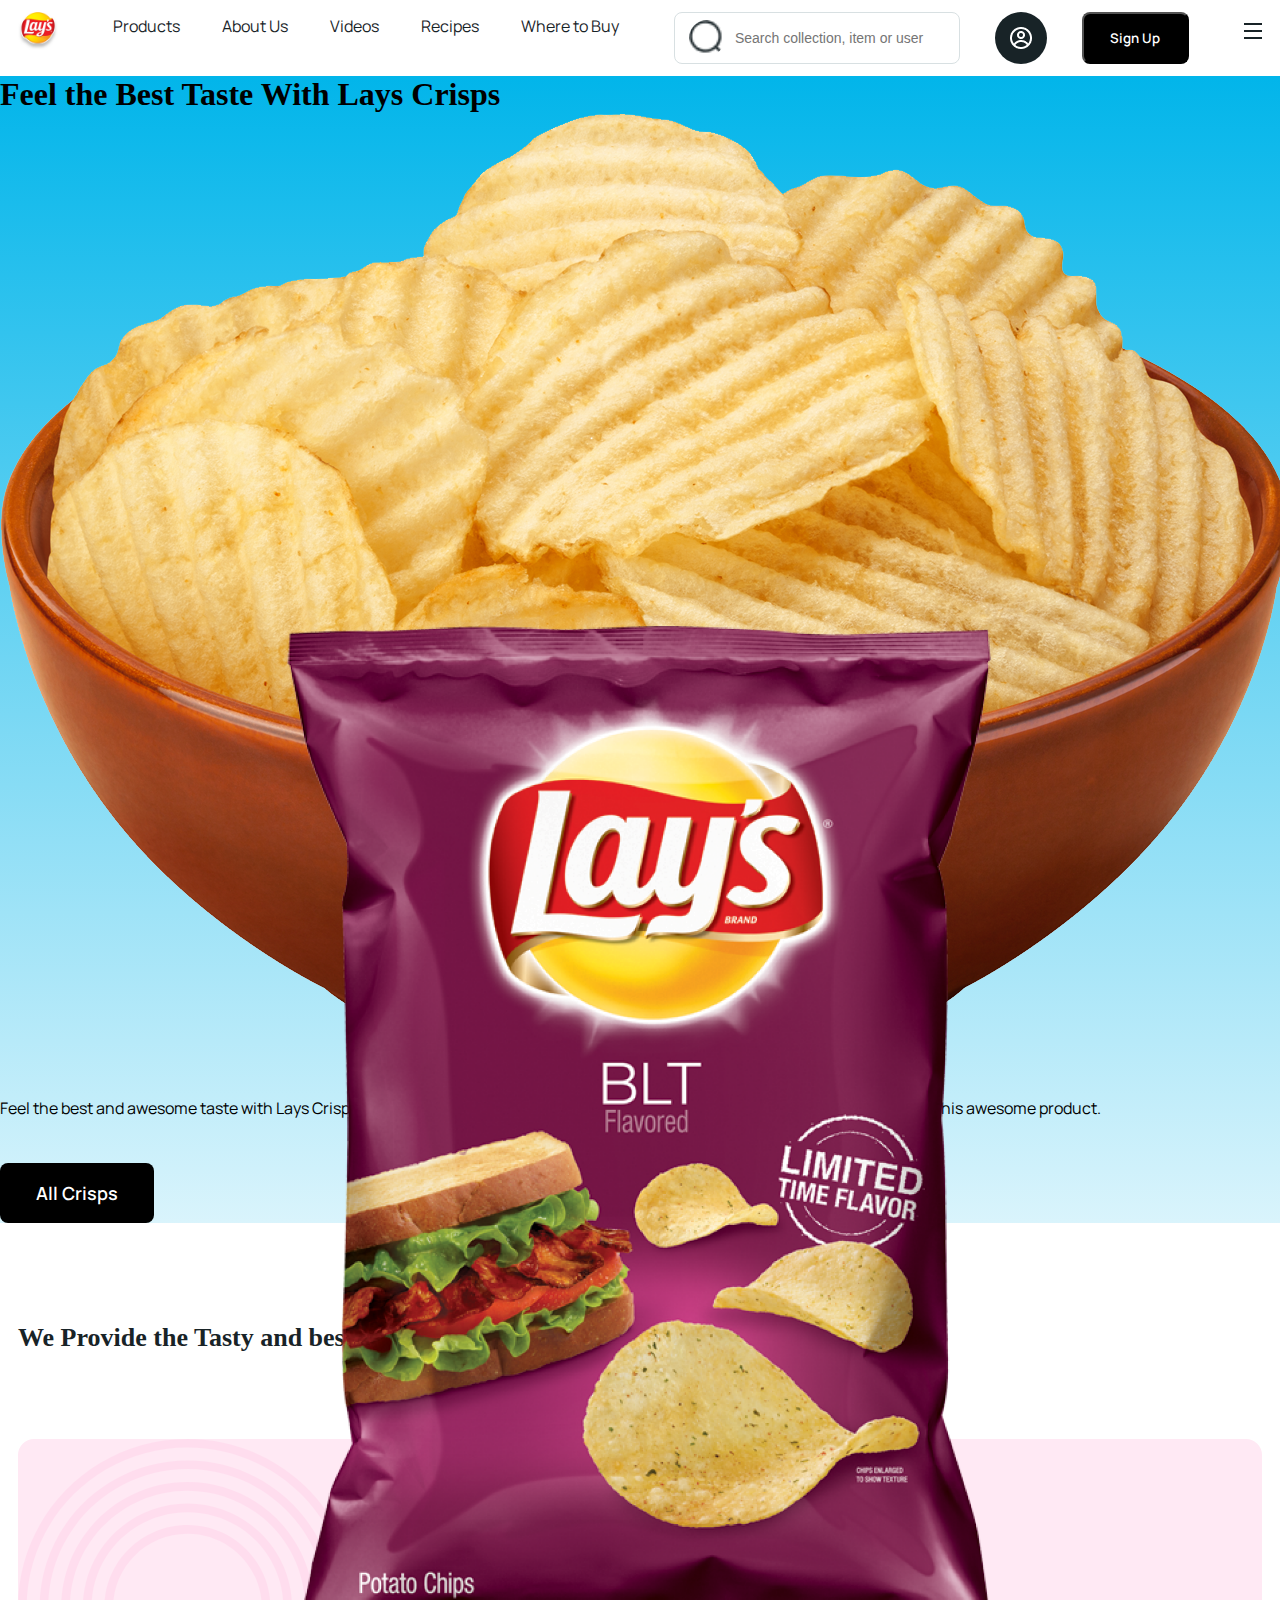
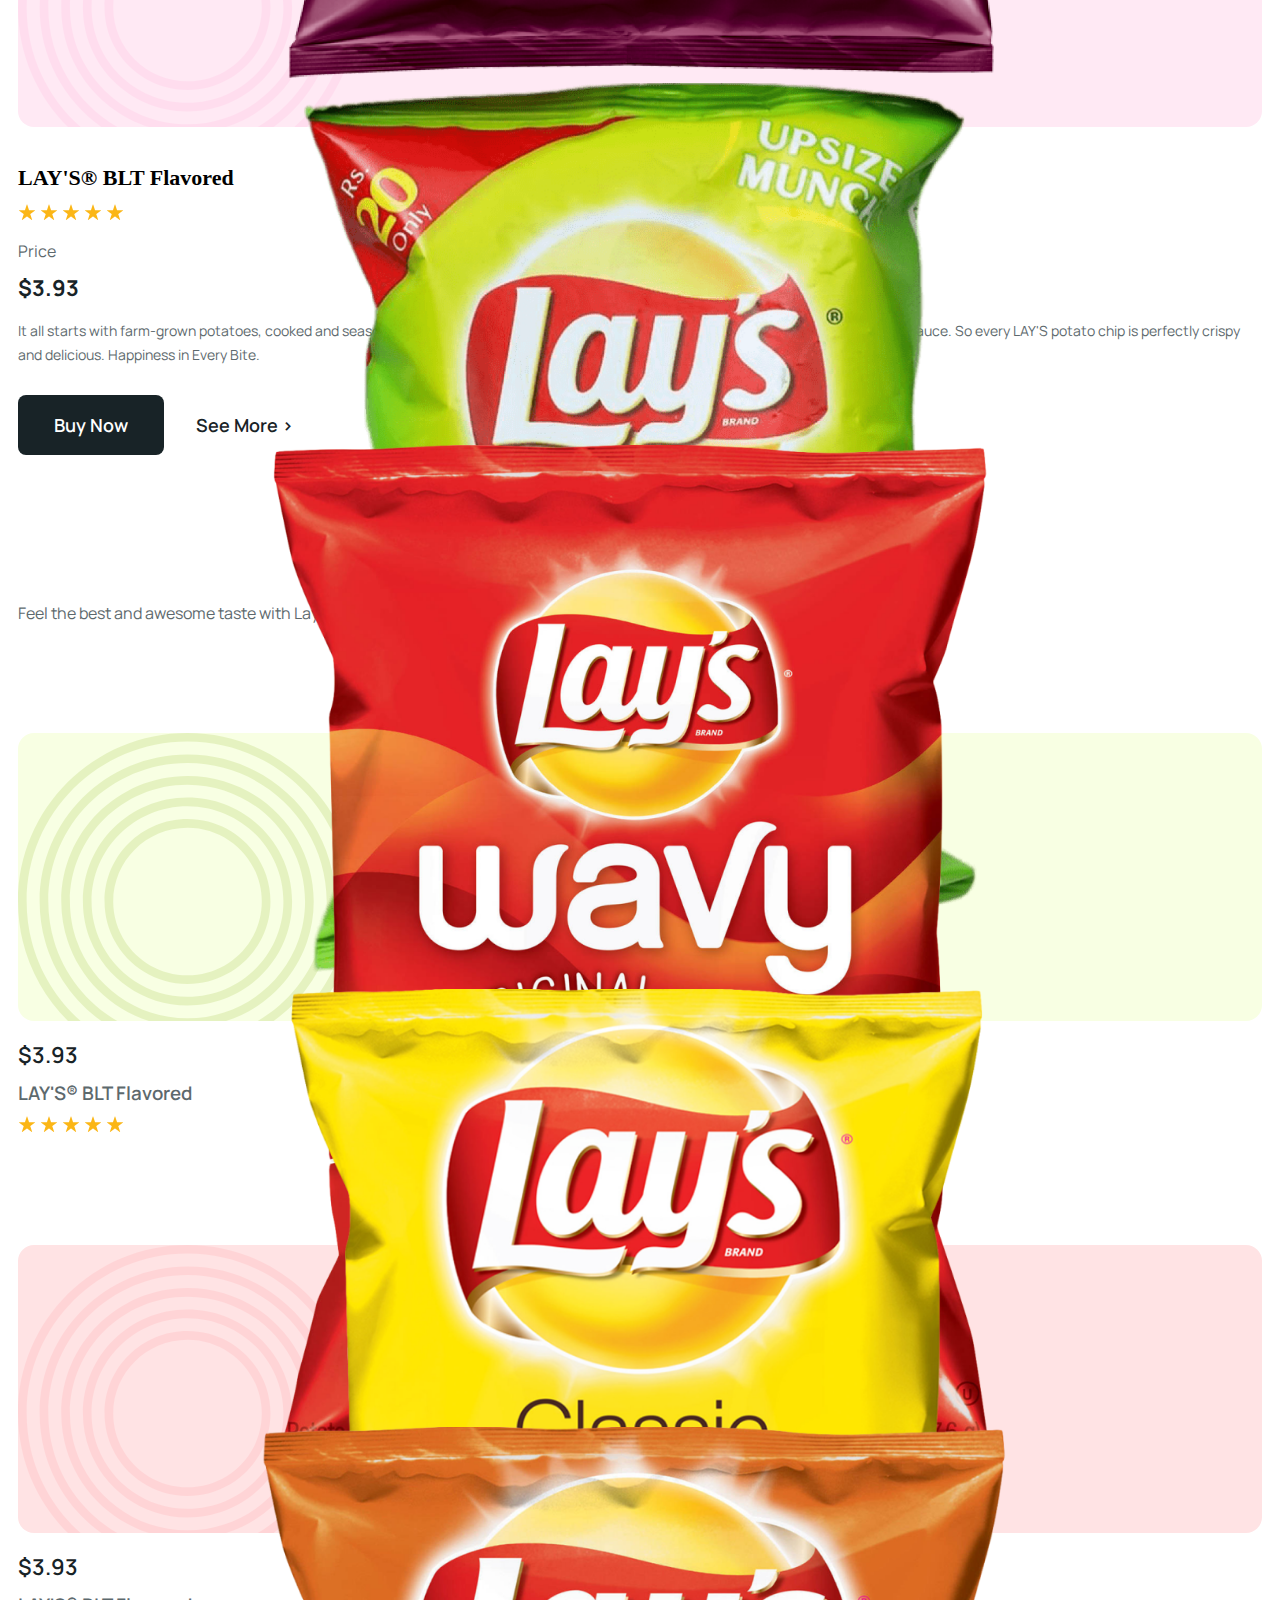
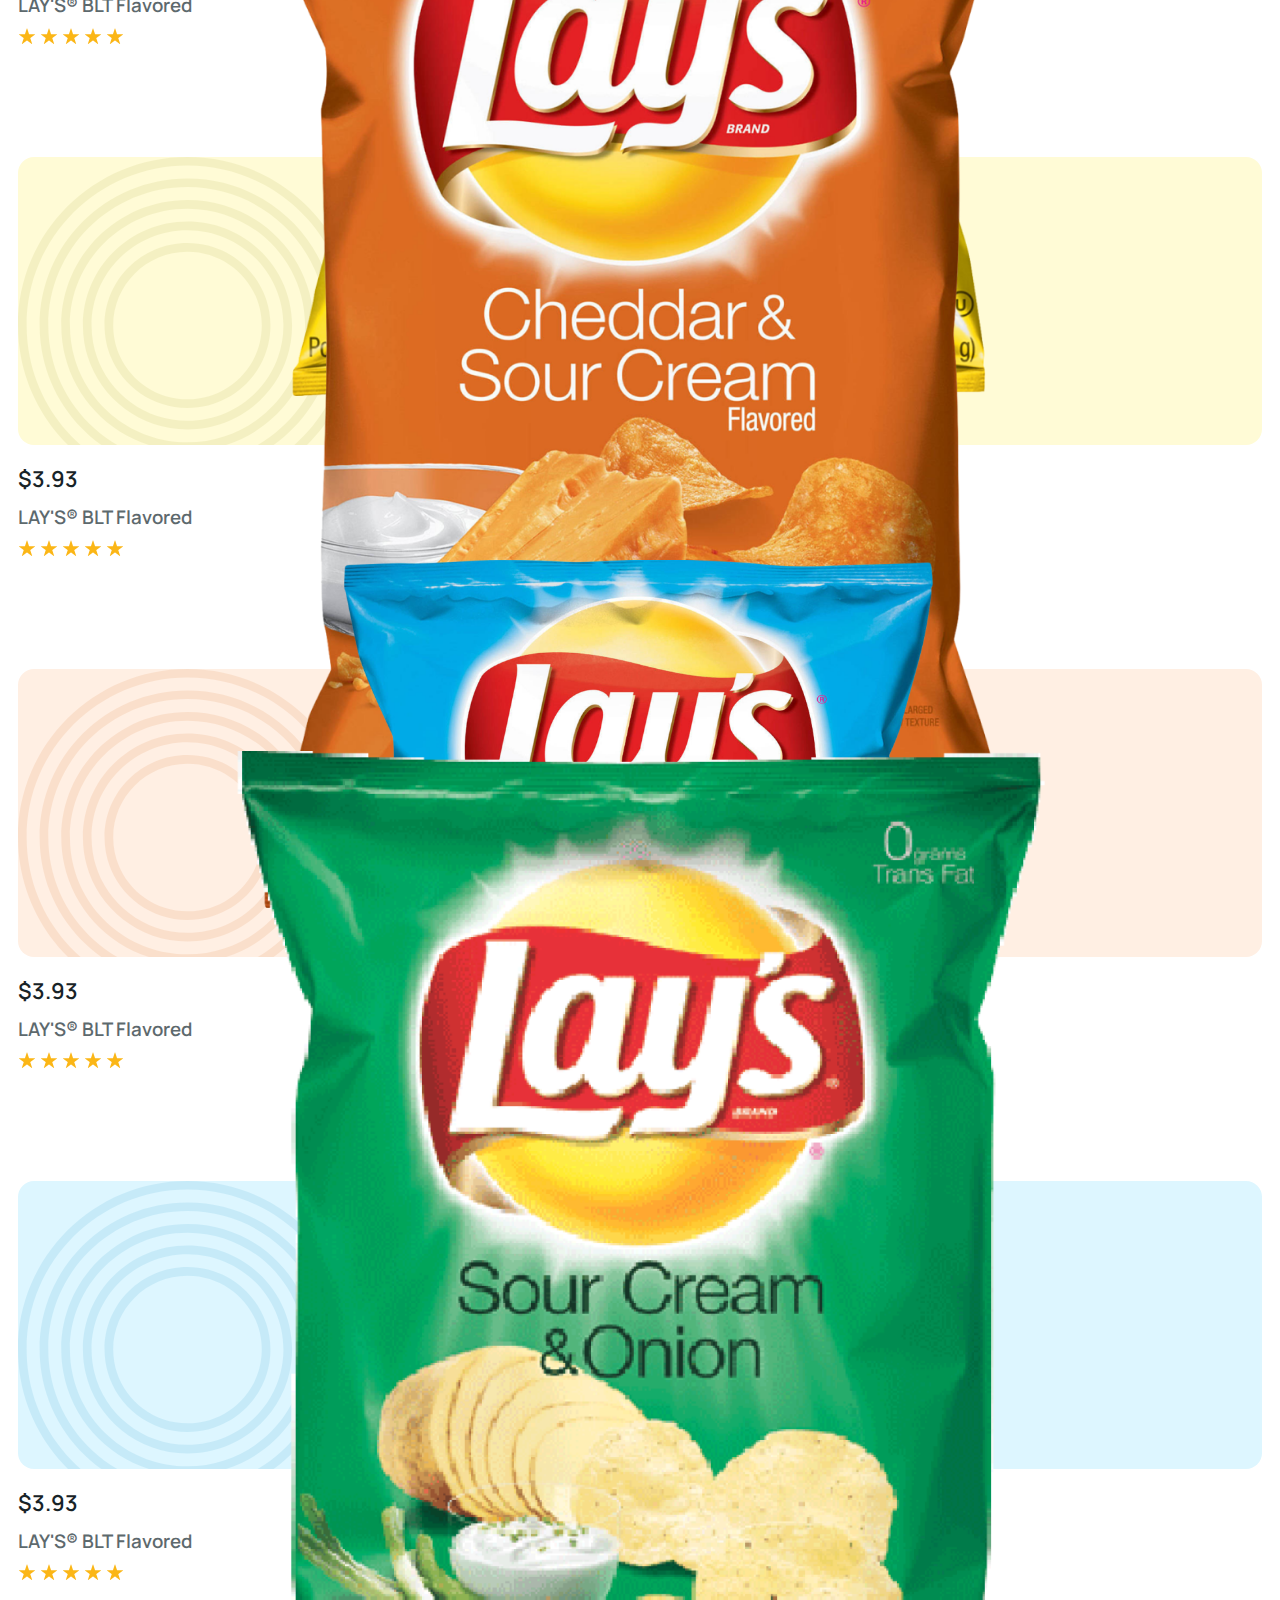
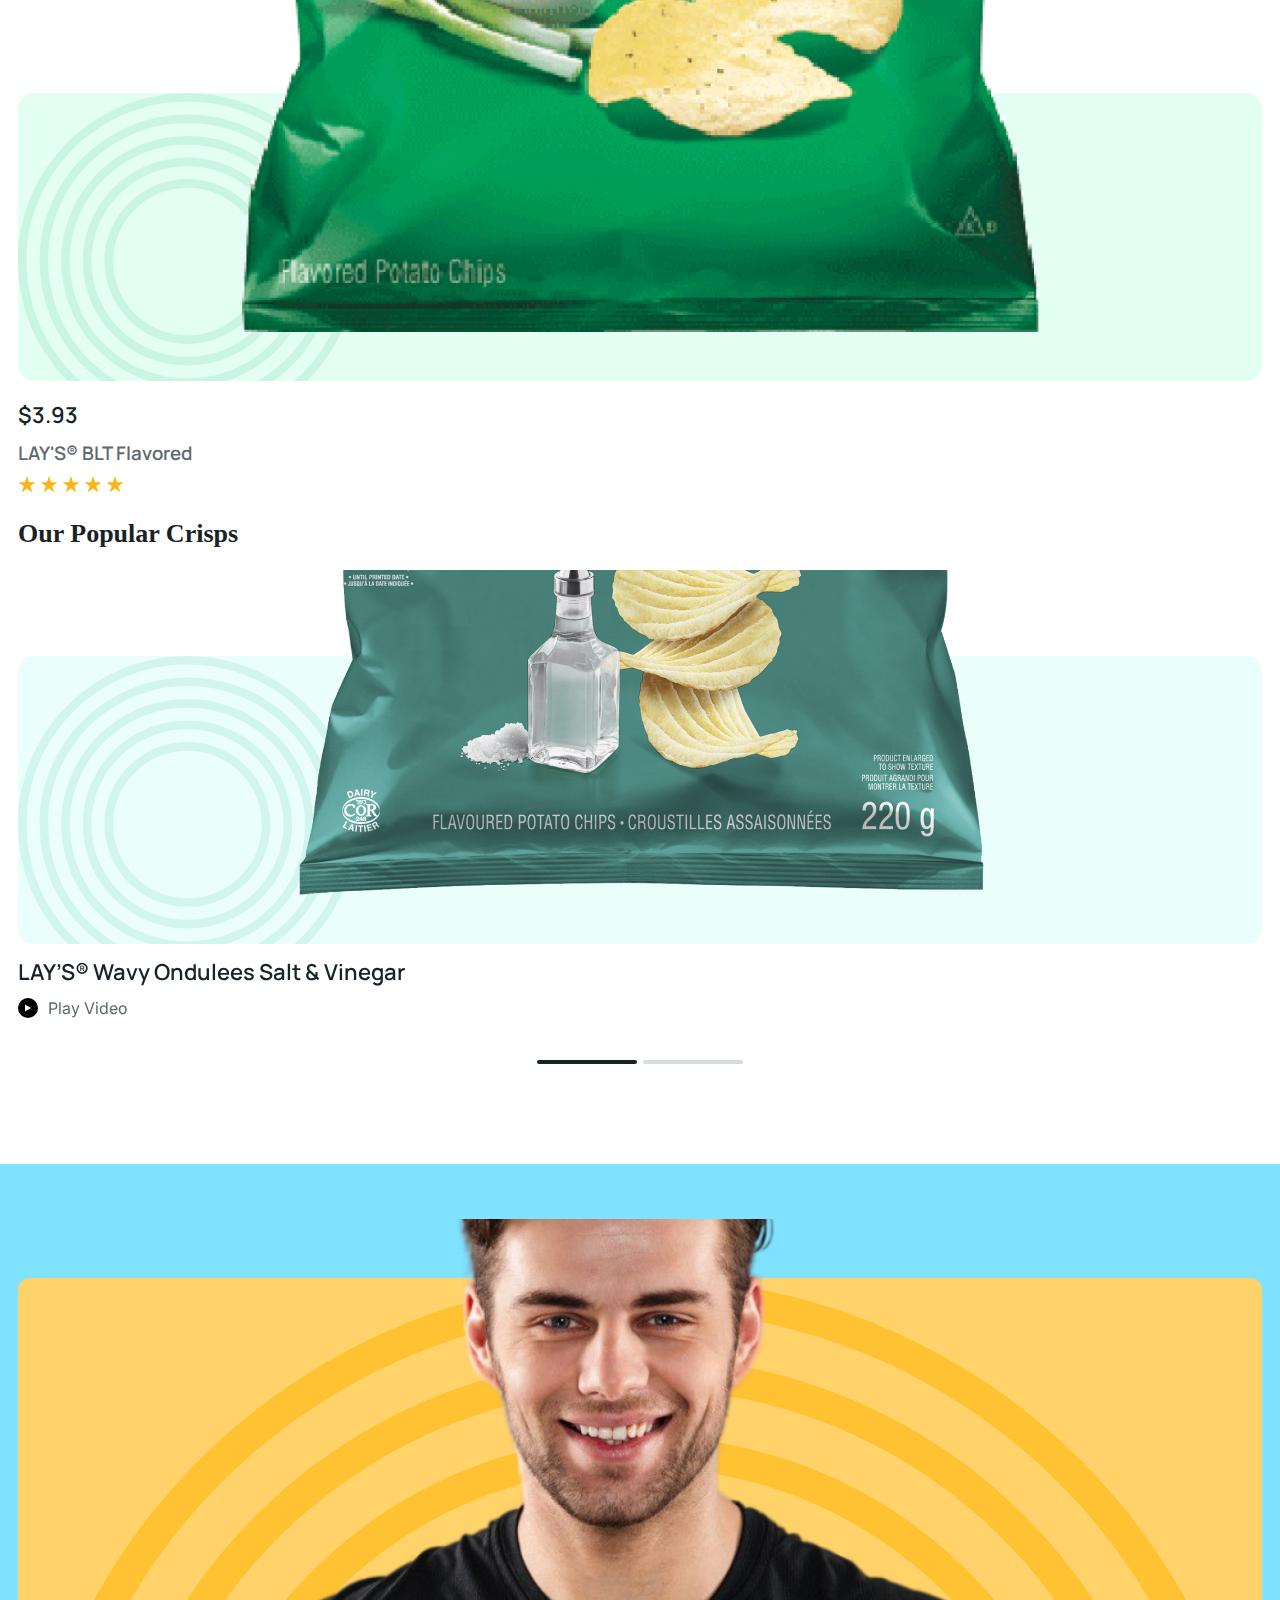
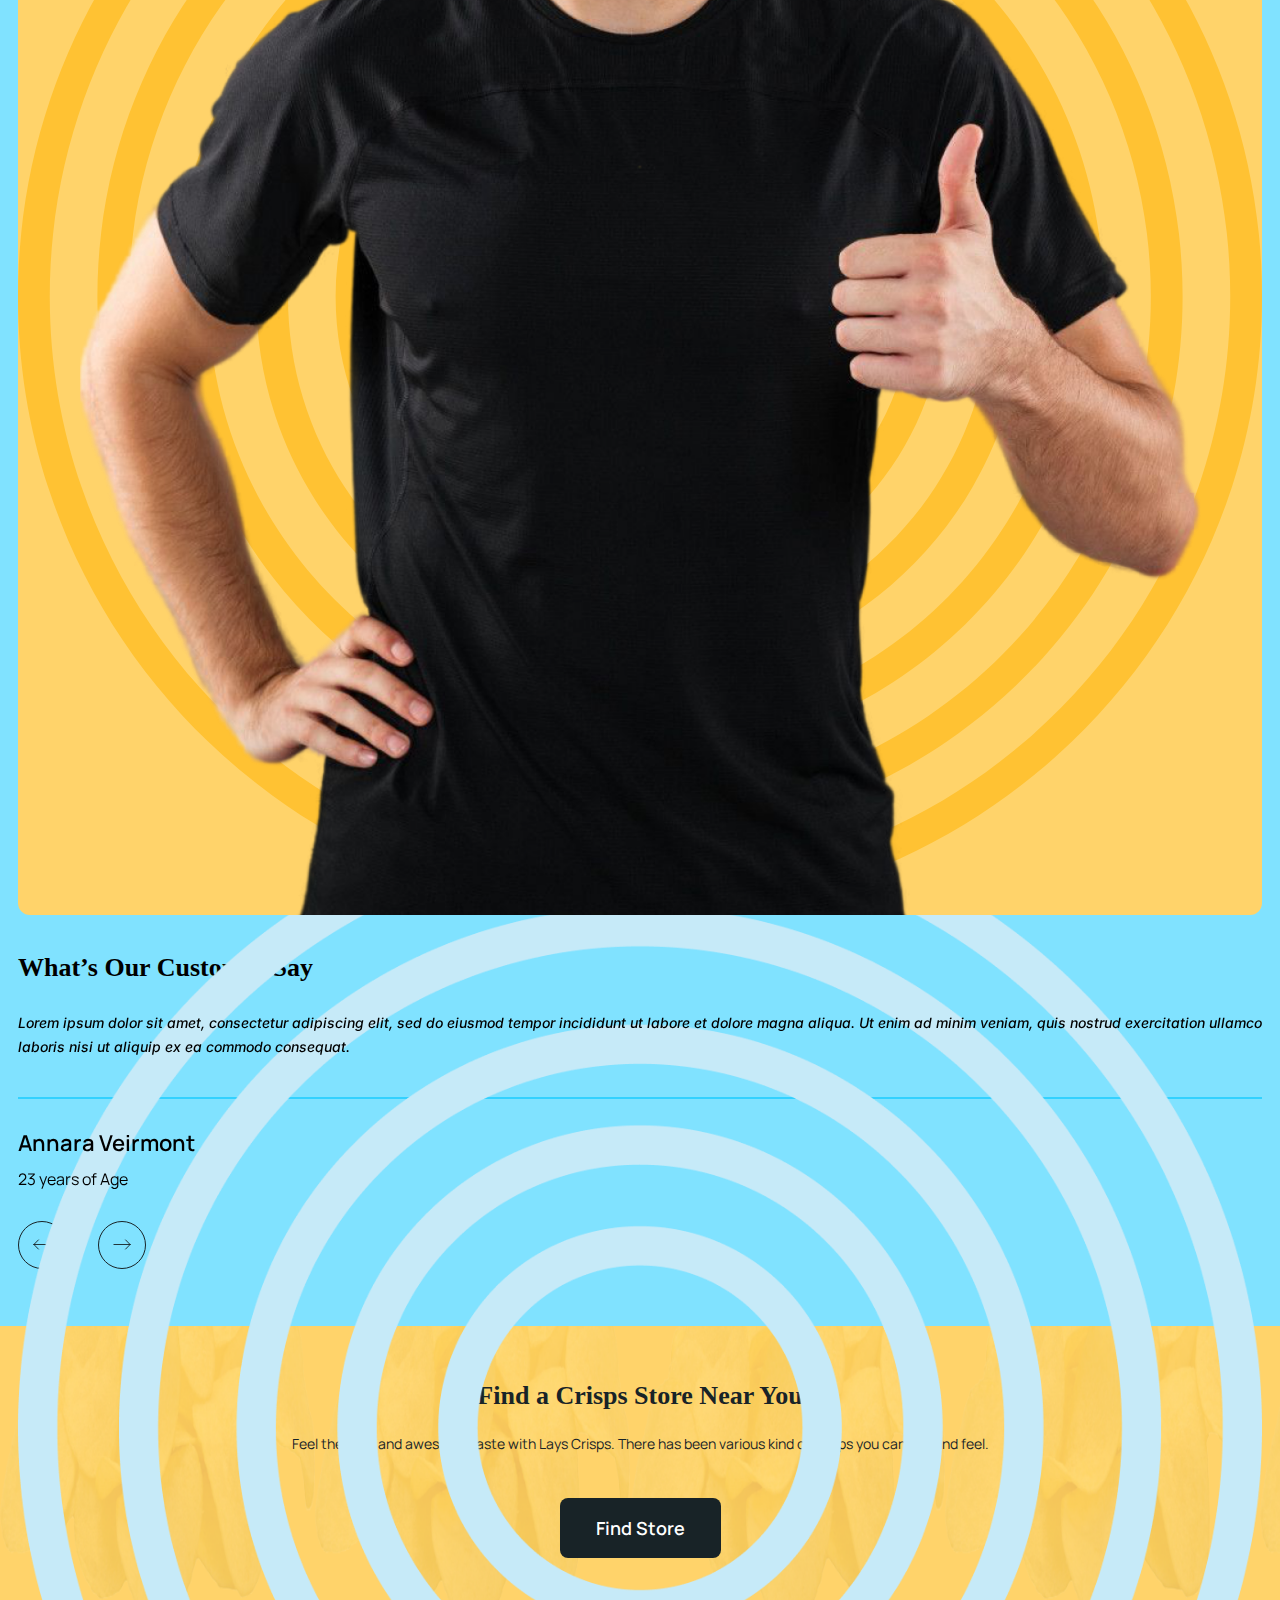
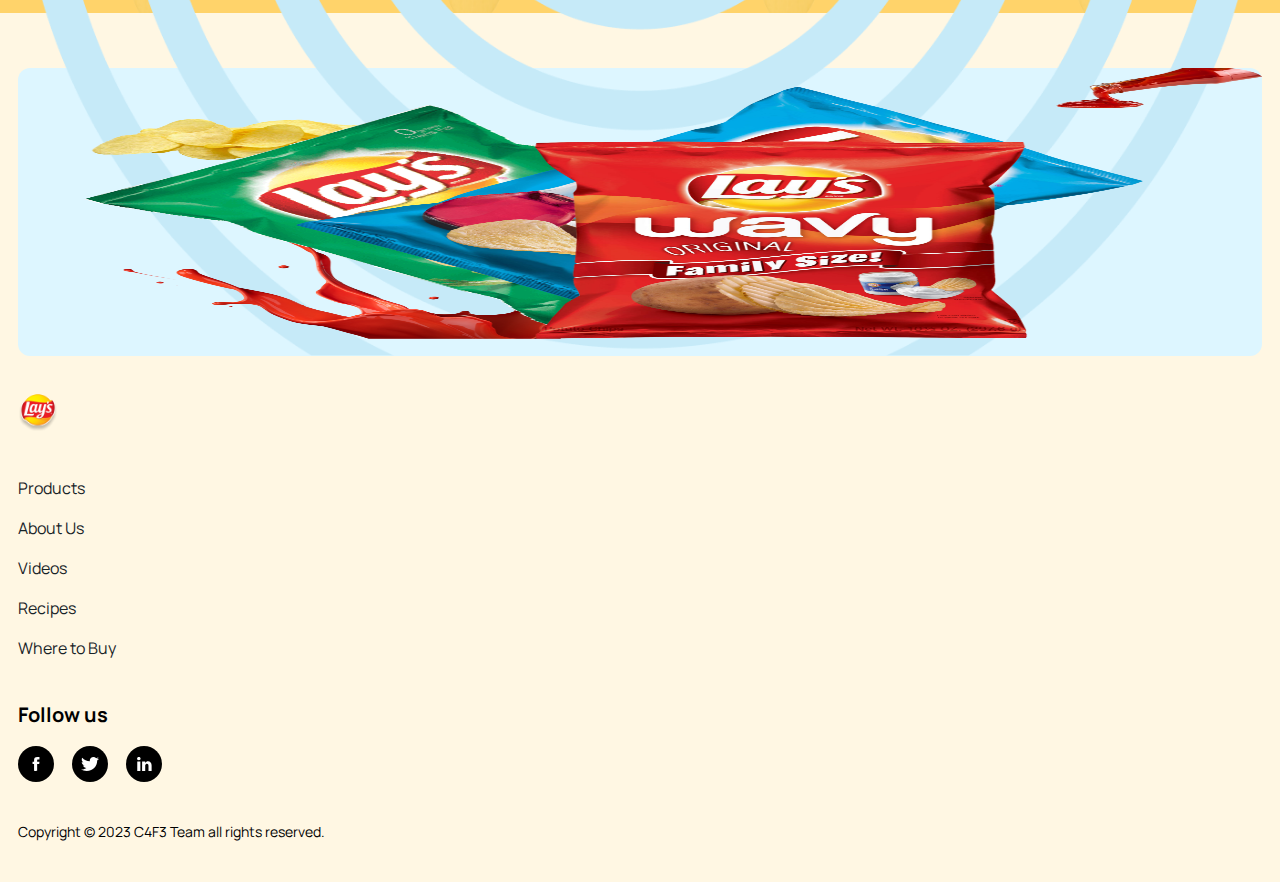
==== index.html @ 7dcb408d "Rearrange folder structure" ====
<!DOCTYPE html>
<html lang="en">

<head>
  <meta charset="UTF-8">
  <meta name="viewport" content="width=device-width, initial-scale=1.0">
  <title>Lays Crisps</title>

  <link rel="preconnect" href="https://fonts.googleapis.com">
  <link rel="preconnect" href="https://fonts.gstatic.com" crossorigin>

  <link href="https://fonts.googleapis.com/css2?family=Manrope:wght@200;300;400;500;600;700;800&display=swap"
    rel="stylesheet">
  <link href="https://api.fontshare.com/v2/css?f[]=sentient@400,700,201,301,200,501,500,300,2,1,401,701&display=swap"
    rel="stylesheet">
  <link href="https://fonts.googleapis.com/css2?family=Inter:wght@100;200;300;400;500;600;700;800;900&display=swap"
    rel="stylesheet">

  <link rel="stylesheet" href="./css/owl.carousel.min.css">
  <link rel="stylesheet" href="./css/owl.theme.default.min.css">

  <link rel="stylesheet" href="./css/index.css">
</head>

<body class="m-0">

  <header>
    <nav class="d-flex justify-content-between py-12-px px-18-px">
      <img src="./asset/img/Header/logo.png" class="w-40-px h-38-px" alt="logo">

      <div class="d-sm-none d-flex gap-42-px h-28-px f-manrope">
        <a href="" class="text-decoration-none text-182327 lh-28-px">Products</a>
        <a href="" class="text-decoration-none text-182327 lh-28-px">About Us</a>
        <a href="" class="text-decoration-none text-182327 lh-28-px">Videos</a>
        <a href="" class="text-decoration-none text-182327 lh-28-px">Recipes</a>
        <a href="" class="text-decoration-none text-182327 lh-28-px">Where to Buy</a>
      </div>

      <div
        class="d-sm-none d-flex align-items-center gap-10-px ps-14-px w-23 h-52-px border-color-D8E0E2 border-solid border-width-1-px border-radius-8-px">
        <img src="./asset/img/Header/Vector.png" class="w-36-px h-36-px circle" alt="Search icon">
        <input class="w-100 border-none outline-focus-none p-0 fs-14-px text-5D696D lh-24-px"
          placeholder="Search collection, item or user"></input>
      </div>

      <button
        class="d-sm-none flex-shrink-0 w-52-px h-52-px ms-minus-20-px circle bg-image-user border-none bg-182327 bg-repeat-none bg-position-center"></button>

      <button class="d-sm-none flex-shrink-0 w-107-px h-52-px ms-minus-20-px border-radius-8-px bg-black text-white">
        <p class="f-manrope fw-semi-bold lh-28-px m-0">Sign Up</p>
      </button>

      <div class="d-flex flex-column justify-content-center w-18-px h-38-px gap-5-px">
        <img src="./asset/img/Header/Rectangle 4652.png" class="w-100 h-2-px" alt="">
        <img src="./asset/img/Header/Rectangle 4652.png" class="w-100 h-2-px" alt="">
        <img src="./asset/img/Header/Rectangle 4652.png" class="w-100 h-2-px" alt="">
      </div>
    </nav>

    <div class="d-flex flex-sm-column gap-sm-55 bg-linear-gradient-180deg-02B5EA-100-02B5EA-15 pb-55-px">
      <div class="order-sm-2 d-flex flex-column px-sm-x-18-px f-sentient">
        <h1 class="m-0 fs-sm-40-px fw-sm-bold lh-sm-46-px">Feel the Best Taste With Lays Crisps
          <img src="./asset/img/Header/chipIcon.png" class="w-sm-37-px h-sm-28-px" alt="Crisp Bowl">
        </h1>
        <p class="ms-0 mt-12-px f-manrope fs-sm-14-px lh-sm-24-px">Feel the best and awesome taste with Lays Crisps.
          There has been various kind
          of Crisps you can eat and feel the wonder taste of this awesome product.</p>
        <button
          class="w-fit-content mt-28-px px-36-px py-15-px bg-black border-radius-8-px border-none f-manrope fw-semi-bold fs-18-px lh-30-px text-white"><span>All
            Crisps</span></button>
      </div>

      <div class="order-sm-1 position-relative">
        <img src="./asset/img/Header/Union.svg" class="d-sm-inline d-none w-100" alt="">
        <img src="./asset/img/Header/chipBag.png"
          class="d-sm-inline d-none position-absolute left-50 translate-X-minus-46 top-50 translate-Y-minus-35 w-90"
          alt="">
      </div>
    </div>

  </header>

  <main class="px-18-px py-100-px">

    <section>
      <h2 class="mt-0 text-182327 f-sentient fs-26-px lh-30-px">We Provide the Tasty and best Chips for you!</h2>

      <div class="position-relative min-height-288-px mt-86-px bg-FFE9F4 border-radius-16-px">
        <div class="min-height-288-px mask-circle-bg mask-no-repeat mask-center bg-FFDDEE" alt=""></div>
        <img src="./asset/img/Main/chipBLT.png"
          class="position-absolute bottom-17 left-50 min-height-288-px w-65 translate-X-minus-50" alt="">
      </div>

      <h3 class="mt-38-px mb-12-px f-sentient fs-22-px lh-26-px">LAY'S® BLT Flavored</h3>

      <div class="mb-12-px">
        <img src="./asset/img/Main/star.svg" alt="" class="w-18-px h-18-px">
        <img src="./asset/img/Main/star.svg" alt="" class="w-18-px h-18-px">
        <img src="./asset/img/Main/star.svg" alt="" class="w-18-px h-18-px">
        <img src="./asset/img/Main/star.svg" alt="" class="w-18-px h-18-px">
        <img src="./asset/img/Main/star.svg" alt="" class="w-18-px h-18-px">
      </div>

      <span class="d-block mb-10-px f-manrope text-5D696D lh-28-px">Price</span>
      <span class="f-manrope text-182327 fs-22-px fw-bold lh-26-px">$3.93</span>

      <p class="mt-18-px f-manrope text-5D696D fs-14-px lh-24-px">It all starts with farm-grown potatoes, cooked and
        seasoned to perfection. Then we add the
        sweet taste of honey
        and the spicy kick of BBQ sauce. So every LAY'S potato chip is perfectly crispy and delicious. Happiness in
        Every Bite.</p>

      <div class="mt-28-px">
        <button
          class="py-15-px px-36-px bg-182327 f-manrope text-white fs-18-px fw-semi-bold lh-30-px border-none border-radius-8-px">Buy
          Now</button>
        <a href="" class="ms-28-px f-manrope text-decoration-none text-182327 fw-semi-bold fs-18-px lh-30-px">See More
          ></a>
      </div>
    </section>

    <section class="mt-100-px">
      <h2 class="text-center mb-12-px text-182327 f-sentient fs-26-px fw-bold lh-30-px">Find Best Taste Here</h2>

      <p class="text-5D696D f-manrope lh-24-px">Feel the best and awesome taste with Lays Crisps. There has been various
        kind of Crisps you can eat and feel
      </p>

      <div>
        <div class="position-relative min-height-288-px mt-108-px bg-F8FFE3 border-radius-16-px">
          <div class="min-height-288-px mask-circle-bg mask-no-repeat mask-center bg-E5F2C0" alt=""></div>
          <img src="./asset/img/Main/1.png"
            class="position-absolute bottom-17 left-50 min-height-288-px w-65 translate-X-minus-50" alt="">
        </div>

        <span class="d-block mt-18-px f-manrope text-182327 fs-22-px fw-semi-bold lh-32-px">$3.93</span>
        <h3 class="mt-8-px mb-8-px f-manrope text-5D696D fw-semi-bold lh-28-px">LAY'S® BLT Flavored</h3>

        <div class="mb-12-px">
          <img src="./asset/img/Main/star.svg" alt="" class="w-18-px h-18-px">
          <img src="./asset/img/Main/star.svg" alt="" class="w-18-px h-18-px">
          <img src="./asset/img/Main/star.svg" alt="" class="w-18-px h-18-px">
          <img src="./asset/img/Main/star.svg" alt="" class="w-18-px h-18-px">
          <img src="./asset/img/Main/star.svg" alt="" class="w-18-px h-18-px">
        </div>
      </div>

      <div>
        <div class="position-relative min-height-288-px mt-108-px bg-FFE3E4 border-radius-16-px">
          <div class="min-height-288-px mask-circle-bg mask-no-repeat mask-center bg-FFD4D6" alt=""></div>
          <img src="./asset/img/Main/2.png"
            class="position-absolute bottom-17 left-50 min-height-288-px w-65 translate-X-minus-50" alt="">
        </div>

        <span class="d-block mt-18-px f-manrope text-182327 fs-22-px fw-semi-bold lh-32-px">$3.93</span>
        <h3 class="mt-8-px mb-8-px f-manrope text-5D696D fw-semi-bold lh-28-px">LAY'S® BLT Flavored</h3>

        <div class="mb-12-px">
          <img src="./asset/img/Main/star.svg" alt="" class="w-18-px h-18-px">
          <img src="./asset/img/Main/star.svg" alt="" class="w-18-px h-18-px">
          <img src="./asset/img/Main/star.svg" alt="" class="w-18-px h-18-px">
          <img src="./asset/img/Main/star.svg" alt="" class="w-18-px h-18-px">
          <img src="./asset/img/Main/star.svg" alt="" class="w-18-px h-18-px">
        </div>
      </div>

      <div>
        <div class="position-relative min-height-288-px mt-108-px bg-FFFBD6 border-radius-16-px">
          <div class="min-height-288-px mask-circle-bg mask-no-repeat mask-center bg-F4F0C2" alt=""></div>
          <img src="./asset/img/Main/3.png"
            class="position-absolute bottom-17 left-50 min-height-288-px w-65 translate-X-minus-50" alt="">
        </div>

        <span class="d-block mt-18-px f-manrope text-182327 fs-22-px fw-semi-bold lh-32-px">$3.93</span>
        <h3 class="mt-8-px mb-8-px f-manrope text-5D696D fw-semi-bold lh-28-px">LAY'S® BLT Flavored</h3>

        <div class="mb-12-px">
          <img src="./asset/img/Main/star.svg" alt="" class="w-18-px h-18-px">
          <img src="./asset/img/Main/star.svg" alt="" class="w-18-px h-18-px">
          <img src="./asset/img/Main/star.svg" alt="" class="w-18-px h-18-px">
          <img src="./asset/img/Main/star.svg" alt="" class="w-18-px h-18-px">
          <img src="./asset/img/Main/star.svg" alt="" class="w-18-px h-18-px">
        </div>
      </div>

      <div>
        <div class="position-relative min-height-288-px mt-108-px bg-FFEFE3 border-radius-16-px">
          <div class="min-height-288-px mask-circle-bg mask-no-repeat mask-center bg-FADFCB" alt=""></div>
          <img src="./asset/img/Main/4.png"
            class="position-absolute bottom-17 left-50 min-height-288-px w-65 translate-X-minus-50" alt="">
        </div>

        <span class="d-block mt-18-px f-manrope text-182327 fs-22-px fw-semi-bold lh-32-px">$3.93</span>
        <h3 class="mt-8-px mb-8-px f-manrope text-5D696D fw-semi-bold lh-28-px">LAY'S® BLT Flavored</h3>

        <div class="mb-12-px">
          <img src="./asset/img/Main/star.svg" alt="" class="w-18-px h-18-px">
          <img src="./asset/img/Main/star.svg" alt="" class="w-18-px h-18-px">
          <img src="./asset/img/Main/star.svg" alt="" class="w-18-px h-18-px">
          <img src="./asset/img/Main/star.svg" alt="" class="w-18-px h-18-px">
          <img src="./asset/img/Main/star.svg" alt="" class="w-18-px h-18-px">
        </div>
      </div>

      <div>
        <div class="position-relative min-height-288-px mt-108-px bg-DDF6FF border-radius-16-px">
          <div class="min-height-288-px mask-circle-bg mask-no-repeat mask-center bg-C6EAF8" alt=""></div>
          <img src="./asset/img/Main/5.png"
            class="position-absolute bottom-17 left-50 min-height-288-px w-65 translate-X-minus-50" alt="">
        </div>

        <span class="d-block mt-18-px f-manrope text-182327 fs-22-px fw-semi-bold lh-32-px">$3.93</span>
        <h3 class="mt-8-px mb-8-px f-manrope text-5D696D fw-semi-bold lh-28-px">LAY'S® BLT Flavored</h3>

        <div class="mb-12-px">
          <img src="./asset/img/Main/star.svg" alt="" class="w-18-px h-18-px">
          <img src="./asset/img/Main/star.svg" alt="" class="w-18-px h-18-px">
          <img src="./asset/img/Main/star.svg" alt="" class="w-18-px h-18-px">
          <img src="./asset/img/Main/star.svg" alt="" class="w-18-px h-18-px">
          <img src="./asset/img/Main/star.svg" alt="" class="w-18-px h-18-px">
        </div>
      </div>

      <div>
        <div class="position-relative min-height-288-px mt-108-px bg-E3FFF3 border-radius-16-px">
          <div class="min-height-288-px mask-circle-bg mask-no-repeat mask-center bg-CAF5E3" alt=""></div>
          <img src="./asset/img/Main/6.png"
            class="position-absolute bottom-17 left-50 min-height-288-px w-65 translate-X-minus-50" alt="">
        </div>

        <span class="d-block mt-18-px f-manrope text-182327 fs-22-px fw-semi-bold lh-32-px">$3.93</span>
        <h3 class="mt-8-px mb-8-px f-manrope text-5D696D fw-semi-bold lh-28-px">LAY'S® BLT Flavored</h3>

        <div class="mb-12-px">
          <img src="./asset/img/Main/star.svg" alt="" class="w-18-px h-18-px">
          <img src="./asset/img/Main/star.svg" alt="" class="w-18-px h-18-px">
          <img src="./asset/img/Main/star.svg" alt="" class="w-18-px h-18-px">
          <img src="./asset/img/Main/star.svg" alt="" class="w-18-px h-18-px">
          <img src="./asset/img/Main/star.svg" alt="" class="w-18-px h-18-px">
        </div>
      </div>
    </section>

    <section>
      <h2 class="text-182327 f-sentient fs-26-px fw-bold lh-30-px">Our Popular Crisps</h2>

      <div class="owl-carousel" dots="true">
        <div>
          <div class="position-relative min-height-288-px mt-86-px bg-EAFFFC border-radius-16-px">
            <div class="min-height-288-px mask-circle-bg mask-no-repeat mask-center bg-D3F5F0" alt=""></div>
            <img src="./asset/img/Popular Crisps/1.png"
              class="position-absolute bottom-17 left-50 w-57-important translate-X-minus-50" alt="">
          </div>

          <h3 class="mt-12-px mb-6-px text-182327 f-manrope fs-22-px fw-semi-bold lh-32-px">LAY’S® Wavy Ondulees Salt &
            Vinegar</h3>

          <div class="d-flex align-items-center">
            <button
              class="w-20-px h-20-px bg-black bg-image-triangle p-6-px bg-repeat-none bg-position-center circle border-none"></button>
            <span class="ms-10-px text-5D696D f-inter lh-28-px">Play Video</span>
          </div>
        </div>
        <div>
          <div
            class="d-flex justify-content-center position-relative min-height-288-px mt-86-px bg-FFEAEC border-radius-16-px">
            <div class="w-100 min-height-288-px mask-circle-bg mask-no-repeat mask-center bg-FFD8DB" alt=""></div>
            <img src="./asset/img/Popular Crisps/2.png"
              class="position-absolute bottom-17 left-50 w-57-important translate-X-minus-50" alt="">
          </div>
          <h3 class="mt-12-px mb-6-px text-182327 f-manrope fs-22-px fw-semi-bold lh-32-px">LAY’S® Beers and Cigar</h3>

          <div class="d-flex align-items-center">
            <button
              class="w-20-px h-20-px bg-black bg-image-triangle p-6-px bg-repeat-none bg-position-center circle border-none"></button>
            <span class="ms-10-px text-5D696D f-inter lh-28-px">Play Video</span>
          </div>
        </div>
      </div>
    </section>

  </main>

  <section class="px-18-px py-55-px bg-80E2FF">
    <div class="owl-carousel owl-theme" comment-section>
      <div class="position-relative mt-59-px bg-FFD36A border-radius-12-px">
        <img src="./asset/img/Micellaneous/circleBg.svg" alt="">
        <img src="./asset/img/Micellaneous/sportMan.png"
          class="position-absolute bottom-0 left-50 w-90-important translate-X-minus-50" alt="">
      </div>
      <div class="position-relative mt-59-px bg-FFD36A border-radius-12-px">
        <img src="./asset/img/Micellaneous/circleBg.svg" alt="">
        <img src="./asset/img/Micellaneous/David.png"
          class="position-absolute bottom-0 left-50 w-90-important translate-X-minus-50" alt="">
      </div>
    </div>

    <h2 class="mt-38-px f-sentient fs-26-px fw-bold lh-30-px">What’s Our Customer Say</h2>

    <div class="mt-28-px owl-carousel owl-theme" comment-section>
      <p class="m-0 f-inter fs-14-px fs-italic fw-medium lh-24-px">Lorem ipsum dolor sit amet, consectetur adipiscing
        elit,
        sed do eiusmod tempor incididunt ut labore et dolore
        magna aliqua. Ut enim ad minim veniam, quis nostrud exercitation ullamco laboris nisi ut aliquip ex ea commodo
        consequat.</p>
      <p class="m-0 f-inter fs-14-px fs-italic fw-medium lh-24-px">Lorem ipsum dolor sit amet, consectetur adipiscing
        elit,
        sed do eiusmod tempor incididunt ut labore et dolore magna aliqua. Ut enim ad minim veniam, quis nostrud
        exercitation ullamco laboris nisi ut aliquip ex ea commodo consequat.</p>
    </div>

    <div class="h-2-px mt-38-px bg-33D1FF"></div>

    <div class="mt-28-px owl-carousel owl-theme" comment-section>
      <div>
        <span class="f-manrope fs-22-px fw-semi-bold lh-32-px">Annara Veirmont</span>
        <span class="d-block mt-6-px f-manrope lh-28-px">23 years of Age</span>
      </div>
      <div>
        <span class="f-manrope fs-22-px fw-semi-bold lh-32-px">Daviz Edwards</span>
        <span class="d-block mt-6-px f-manrope lh-28-px">21 years of Age</span>
      </div>
    </div>

    <div class="mt-28-px">
      <button id="nav-carousel-comment-prev"
        class="w-48-px h-48-px border-width-1-px border-solid border-color-182327 bg-image-left-arrow circle bg-transparent bg-image-size-18-10-px bg-repeat-none bg-position-center"></button>
      <button id="nav-carousel-comment-next"
        class="w-48-px h-48-px ms-28-px border-width-1-px border-solid border-color-182327 rotate-180-deg bg-image-left-arrow circle bg-transparent bg-image-size-18-10-px bg-repeat-none bg-position-center"></button>
    </div>
  </section>

  <section class="text-center px-18-px py-55-px bg-FFD36A bg-image-chips bg-image-contain">
    <h2 class="mt-0 text-182327 f-sentient fs-26-px fw-bold lh-30-px">Find a Crisps Store Near You</h2>
    <p class="mt-12-px text-182327 f-manrope fs-14-px lh-24-px">Feel the best and awesome taste with Lays Crisps. There
      has been various kind of Crisps you can eat and feel.</p>
    <button
      class="mt-28-px py-15-px px-36-px border-none border-radius-8-px bg-182327 text-white f-manrope fs-18-px fw-semi-bold lh-30-px">Find
      Store</button>
  </section>

  <footer class="bg-FFF7E3 pt-55-px pb-38-px ps-18-px pe-18-px">
    <div class="position-relative min-height-288-px bg-DDF6FF border-radius-12-px">
      <img src="./asset/img/Footer/Intersect.png" class="position-absolute bottom-0 left-0 w-100" alt="">
      <img src="./asset/img/Footer/layBags.png" class="position-absolute top-0 right-0 w-95 h-94" alt="">
    </div>

    <img src="./asset/img/Footer/logo.png" class="w-40-px h-38-px mt-38-px" alt="logo">

    <div class="mt-38-px d-flex flex-column gap-12-px">
      <a href="#" class="f-manrope lh-28-px text-decoration-none text-182327 w-max-content">Products</a>
      <a href="#" class="f-manrope lh-28-px text-decoration-none text-182327 w-max-content">About Us</a>
      <a href="#" class="f-manrope lh-28-px text-decoration-none text-182327 w-max-content">Videos</a>
      <a href="#" class="f-manrope lh-28-px text-decoration-none text-182327 w-max-content">Recipes</a>
      <a href="#" class="f-manrope lh-28-px text-decoration-none text-182327 w-max-content">Where to Buy</a>
    </div>

    <div class="mt-38-px">
      <span class="d-block mb-16-px f-manrope fs-20-px fw-bold lh-30-px">Follow us</span>

      <div>
        <a class="w-36-px h-36-px circle bg-black d-flex-inline justify-content-center align-items-center"><img
            src="./asset/img/Footer/1.svg" alt="Facebook"></a>
        <a class="w-36-px h-36-px circle bg-black d-flex-inline justify-content-center align-items-center ms-14-px"><img
            src="./asset/img/Footer/2.svg" alt="Twitter"></a>
        <a class="w-36-px h-36-px circle bg-black d-flex-inline justify-content-center align-items-center ms-14-px"><img
            src="./asset/img/Footer/3.svg" alt="Instagram"></a>
      </div>
    </div>

    <span class="d-block mt-38-px mb-0 f-manrope fs-14-px lh-24-px">Copyright © 2023 C4F3 Team all rights
      reserved.</span>
  </footer>

  <script src="./js/jquery.min.js"></script>
  <script src="./js/owl.carousel.min.js"></script>
  <script src="./js/index.js"></script>
</body>

</html>
---- css/index.css ----
*, *::before, *::after {
  box-sizing: border-box;
}
.mt-100-px {
  margin-top: 100px;
}
.mb-12-px {
  margin-bottom: 12px;
}
.mt-108-px {
  margin-top: 108px;
}

.bg-FFE3E4 {
  background-color: #ffe3e4;
}
.bg-FFFBD6 {
  background-color: #fffbD6;
}
.bg-F4F0C2 {
  background-color: #f4f0c2;
}
.bg-FFEFE3 {
  background-color: #ffefe3;
}
.bg-FADFCB {
  background-color: #fadfcb;
}
.bg-FFD4D6 {
  background-color: #ffd4d6;
}
.align-items-center {
  align-items: center;
}
.bg-F8FFE3 {
  background-color: #f8ffe3;
}
.bg-E5F2C0 {
  background-color: #e5f2c0;
}
.bg-182327 {
  background-color: #182327;
}

.bg-33D1FF {
  background-color: #33d1ff;
}

.bg-80E2FF {
  background-color: #80e2ff;
}

.bg-D3F5F0 {
  background-color: #d3f5f0;
}

.bg-D5DDDF-important {
  background-color: #d5dddf !important;
}

.bg-DDF6FF {
  background-color: #ddf6ff;
}
.bg-C6EAF8 {
  background-color: #c6eaf8;
}
.bg-E3FFF3 {
  background-color: #e3fff3;
}
.bg-CAF5E3 {
  background-color: #caf5e3;
}
.bg-EAFFFC {
  background-color: #eafffc;
}

.bg-FFD36A {
  background-color: #ffd36a;
}

.bg-FFD8DB {
  background-color: #ffd8db;
}

.bg-FFDDEE {
  background-color: #ffddeE;
}

.bg-FFE9F4 {
  background-color: #ffe9f4;
}

.bg-FFEAEC {
  background-color: #ffeaec;
}

.bg-FFF7E3 {
  background-color: #fff7e3;
}

.bg-active-182327-important.active {
  background-color: #182327 !important;
}

.bg-black {
  background-color: #000000;
}

.bg-image-chips {
  background-image: url("../asset/img/Micellaneous/potatoBg.png");
}

.bg-image-chips-after::after {
  background-image: url("../asset/img/Main/chips.png");
}

.bg-image-contain {
  background-size: contain;
}

.bg-image-cover {
  background-size: cover;
}

.bg-image-left-arrow {
  background-image: url("../asset/img/Micellaneous/left-arrow.svg");
}

.bg-image-size-18-10-px {
  background-size: 18px, 10px;
}

.bg-image-triangle {
  background-image: url("../asset/img/Popular Crisps/triangle.svg");
}

.bg-image-user {
  background-image: url("../asset/img/Header/user.png");
}

.bg-linear-gradient-180deg-02B5EA-100-02B5EA-15 {
  background: linear-gradient(180deg, #02b5ea 0%, rgba(2, 181, 234, 0.15) 100%);
}

.bg-position-center {
  background-position: center;
}

.bg-red {
  background-color: #ff0000;
}

.bg-repeat-none {
  background-repeat: no-repeat;
}

.bg-transparent {
  background-color: transparent;
}

.border-color-182327 {
  border-color: #182327;
}

.border-color-D8E0E2 {
  border-color: #d8e0e2;
}

.border-none {
  border: none;
}

.border-radius-12-px {
  border-radius: 12px;
}

.border-radius-16-px {
  border-radius: 16px;
}

.border-radius-2-px {
  border-radius: 2px;
}

.border-radius-8-px {
  border-radius: 8px;
}

.border-solid {
  border-style: solid;
}

.border-width-1-px {
  border-width: 1px;
}

.bottom-0 {
  bottom: 0;
}

.bottom-17 {
  bottom: 17%;
}

.circle {
  border-radius: 50%;
}

.d-block {
  display: block;
}

.d-flex {
  display: flex;
}

.d-flex-inline {
  display: inline-flex;
}

.d-grid {
  display: grid;
}

.d-inline {
  display: inline;
}

.d-none {
  display: none;
}

.f-inter {
  font-family: "Inter", sans-serif;
}

.f-manrope {
  font-family: "Manrope", sans-serif;
}

.f-sentient {
  font-family: "Sentient", serif;
}

.flex-column {
  flex-direction: column;
}

.flex-row {
  flex-direction: row;
}

.flex-shrink-0 {
  flex-shrink: 0;
}

.flex-wrap {
  flex-wrap: wrap;
}

.fs-14-px {
  font-size: 14px;
}

.fs-18-px {
  font-size: 18px;
}

.fs-20-px {
  font-size: 20px;
}

.fs-22-px {
  font-size: 22px;
}

.fs-26-px {
  font-size: 26px;
}

.fs-26-px {
  font-size: 26px;
}

.fs-70-px {
  font-size: 70px;
}

.fs-italic {
  font-style: italic;
}

.fw-bold {
  font-weight: 700;
}

.fw-medium {
  font-weight: 500;
}

.fw-semi-bold {
  font-weight: 600;
}

.gap-10-px {
  gap: 10px;
}

.gap-12-px {
  gap: 12px;
}

.gap-42-px {
  gap: 42px;
}

.gap-5-px {
  gap: 5px;
}

.gap-6-px {
  gap: 6px;
}

.h-100 {
  height: 100%;
}

.h-112-px {
  height: 112px;
}

.h-16-px {
  height: 16px;
}

.h-18-px {
  height: 18px;
}

.h-19-px {
  height: 19px;
}

.h-2-px {
  height: 2px;
}

.h-2-px {
  height: 2px;
}

.h-20-px {
  height: 20px;
}

.h-28-px {
  height: 28px;
}

.h-294-px {
  height: 294px;
}

.h-301-px {
  height: 301px;
}

.h-36-px {
  height: 36px;
}

.h-375-px {
  height: 375px;
}

.h-38-px {
  height: 38px;
}

.h-4 {
  height: 4%;
}

.h-4-px {
  height: 4px;
}

.h-444-px {
  height: 444px;
}

.h-48-px {
  height: 48px;
}

.h-52-px {
  height: 52px;
}

.h-54-px {
  height: 54px;
}

.h-580-px {
  height: 580px;
}

.h-60-px {
  height: 60px;
}

.h-662-px {
  height: 662px;
}

.h-94 {
  height: 94%;
}

.justify-content-between {
  justify-content: space-between;
}

.justify-content-center {
  justify-content: center;
}

.justify-content-start {
  justify-content: flex-start;
}

.left-0 {
  left: 0;
}

.left-18-px {
  left: 18px;
}

.left-48-px {
  left: 48px;
}

.left-50 {
  left: 50%;
}

.lh-24-px {
  line-height: 24px;
}

.lh-26-px {
  line-height: 26px;
}

.lh-28-px {
  line-height: 28px;
}

.lh-30-px {
  line-height: 30px;
}

.lh-32-px {
  line-height: 32px;
}

.lh-76-px {
  line-height: 76px;
}

.m-0 {
  margin: 0;
}

.m-auto {
  margin: auto;
}

.mask-center {
  mask-position: center;
}

.mask-circle-bg {
  mask: url("../asset/img/Micellaneous/circleBg.svg");
}

.mask-no-repeat {
  mask-repeat: no-repeat;
}

.mb-0 {
  margin-bottom: 0;
}

.mb-10-px {
  margin-bottom: 10px;
}

.mb-12-px {
  margin-bottom: 12px;
}

.mb-16-px {
  margin-bottom: 16px;
}

.mb-6-px {
  margin-bottom: 6px;
}

.mb-97-px {
  margin-bottom: 97px;
}

.min-height-288-px {
  min-height: 288px;
}

.ms-0 {
  margin-left: 0 !important;
}

.ms-10-px {
  margin-left: 10px;
}

.ms-135-px {
  margin-left: 135px;
}

.ms-14-px {
  margin-left: 14px;
}

.ms-20-px {
  margin-left: 20px;
}

.ms-28-px {
  margin-left: 28px;
}

.ms-minus-20-px {
  margin-left: -20px;
}

.mt-0 {
  margin-top: 0;
}

.mt-12-px {
  margin-top: 12px;
}

.mt-121-px {
  margin-top: 121px;
}

.mt-18-px {
  margin-top: 18px;
}
.mt-8-px {
  margin-top: 8px;
}
.mb-8-px {
  margin-bottom: 8px;
}
.mt-28-px {
  margin-top: 28px;
}

.mt-38-px {
  margin-top: 38px;
}

.mt-38-px {
  margin-top: 38px;
}

.mt-59-px {
  margin-top: 59px;
}

.mt-6-px {
  margin-top: 6px;
}

.mt-86-px {
  margin-top: 86px;
}

.mx-18-px {
  margin: 0 18px;
}

.mx-18-px.my-12-px {
  margin: 12px 18px;
}

.my-12-px {
  margin: 12px 0;
}

.outline-focus-none:focus {
  outline: none;
}

.p-0 {
  padding: 0;
}

.p-6-px {
  padding: 6px;
}

.pb-38-px {
  padding-bottom: 38px;
}

.pe-18-px {
  padding-right: 18px;
}

.place-items-center {
  place-items: center;
}

.position-absolute {
  position: absolute;
}

.position-relative {
  position: relative;
}

.ps-14-px {
  padding-left: 14px;
}

.ps-18-px {
  padding-left: 18px;
}

.pt-55-px {
  padding-top: 55px;
}

.px-18-px {
  padding: 0 18px;
}

.px-18-px.py-100-px {
  padding: 100px 18px;
}

.px-18-px.py-12-px {
  padding: 12px 18px;
}

.px-18-px.py-55-px {
  padding: 55px 18px;
}

.px-36-px {
  padding: 0 36px;
}

.px-36-px.py-15-px {
  padding: 15px 36px;
}

.py-100-px {
  padding: 100px 0;
}

.py-12-px {
  padding: 12px 0;
}

.py-15-px {
  padding: 15px 0;
}

.py-55-px {
  padding: 55px 0;
}

.right-0 {
  right: 0;
}

.rotate-180-deg {
  transform: rotate(180deg);
}

.text-182327 {
  color: #182327;
}

.text-5D696D {
  color: #5d696d;
}

.text-5D696D {
  color: #5d696d;
}

.text-center {
  text-align: center;
}

.text-decoration-none {
  text-decoration: none;
}

.text-white {
  color: #ffffff;
}

.top-0 {
  top: 0;
}

.top-41-px {
  top: 41px;
}

.top-48-px {
  top: 48px;
}

.top-48-px {
  top: 48px;
}

.top-50 {
  top: 50%;
}

.translate-X-minus-46 {
  transform: translateX(-46%);
}

.translate-X-minus-46.translate-Y-minus-35 {
  transform: translate(-46%, -35%);
}

.translate-X-minus-50 {
  transform: translateX(-50%);
}

.translate-Y-minus-35 {
  transform: translateY(-35%);
}

.w-100 {
  width: 100%;
}

.w-107-px {
  width: 107px;
}

.w-152-px {
  width: 152px;
}

.w-18-px {
  width: 18px;
}

.w-19-px {
  width: 19px;
}

.w-20-px {
  width: 20px;
}

.w-23 {
  width: 23%;
}

.w-257-px {
  width: 257px;
}

.w-339-px {
  width: 339px;
}

.w-36-px {
  width: 36px;
}

.w-375-px {
  width: 375px;
}

.w-40-px {
  width: 40px;
}

.w-48-px {
  width: 48px;
}

.w-513-px {
  width: 513px;
}

.w-52-px {
  width: 52px;
}

.w-57 {
  width: 57%;
}

.w-57-important {
  width: 57% !important;
}

.w-570-px {
  width: 570px;
}

.w-65 {
  width: 65%;
}

.w-654-px {
  width: 654px;
}

.w-73-px {
  width: 73px;
}

.w-8 {
  width: 8%;
}

.w-90 {
  width: 90%;
}

.w-90-important {
  width: 90% !important;
}

.w-95 {
  width: 95%;
}

.w-fit-content {
  width: fit-content;
}

.w-max-content {
  width: max-content;
}

@media screen and (min-width: 992px) {
  .d-lg-flex {
    display: flex;
  }
}

@media screen and (min-width: 769px) {
  .d-md-flex {
    display: flex;
  }
}

@media screen and (max-width: 768px) {
  .order-sm-1 {
    order: 1;
  }

  .order-sm-2 {
    order: 2;
  }

  .w-sm-100 {
    width: 100%;
  }

  .d-sm-flex {
    display: flex;
  }

  .d-sm-none {
    display: none;
  }

  .w-sm-37-px {
    width: 37px;
  }

  .h-sm-28-px {
    height: 28px;
  }

  .d-sm-inline {
    display: inline;
  }

  .flex-sm-column {
    flex-direction: column;
  }

  .justify-content-sm-between {
    justify-content: space-between;
  }

  .h-sm-62-px {
    height: 62px;
  }

  .py-sm-12-px {
    padding: 12px 0;
  }

  .pb-55-px {
    padding-bottom: 55px;
  }

  .fs-sm-14-px {
    font-size: 14px;
  }

  .fw-sm-normal {
    font-weight: 400;
  }

  .px-sm-18-px {
    padding: 0 18px;
  }

  .px-sm-18-px.py-sm-12-px {
    padding: 12px 18px;
  }

  .overflow-y-sm-hidden {
    overflow-y: hidden;
  }

  .fs-sm-40-px {
    font-size: 40px;
  }

  .fw-sm-bold {
    font-weight: 700;
  }

  .lh-sm-46-px {
    line-height: 46px;
  }

  .lh-sm-24-px {
    line-height: 24px;
  }

  .gap-sm-55 {
    gap: 55px;
  }

  .px-sm-x-18-px {
    padding: 0 18px;
  }
}
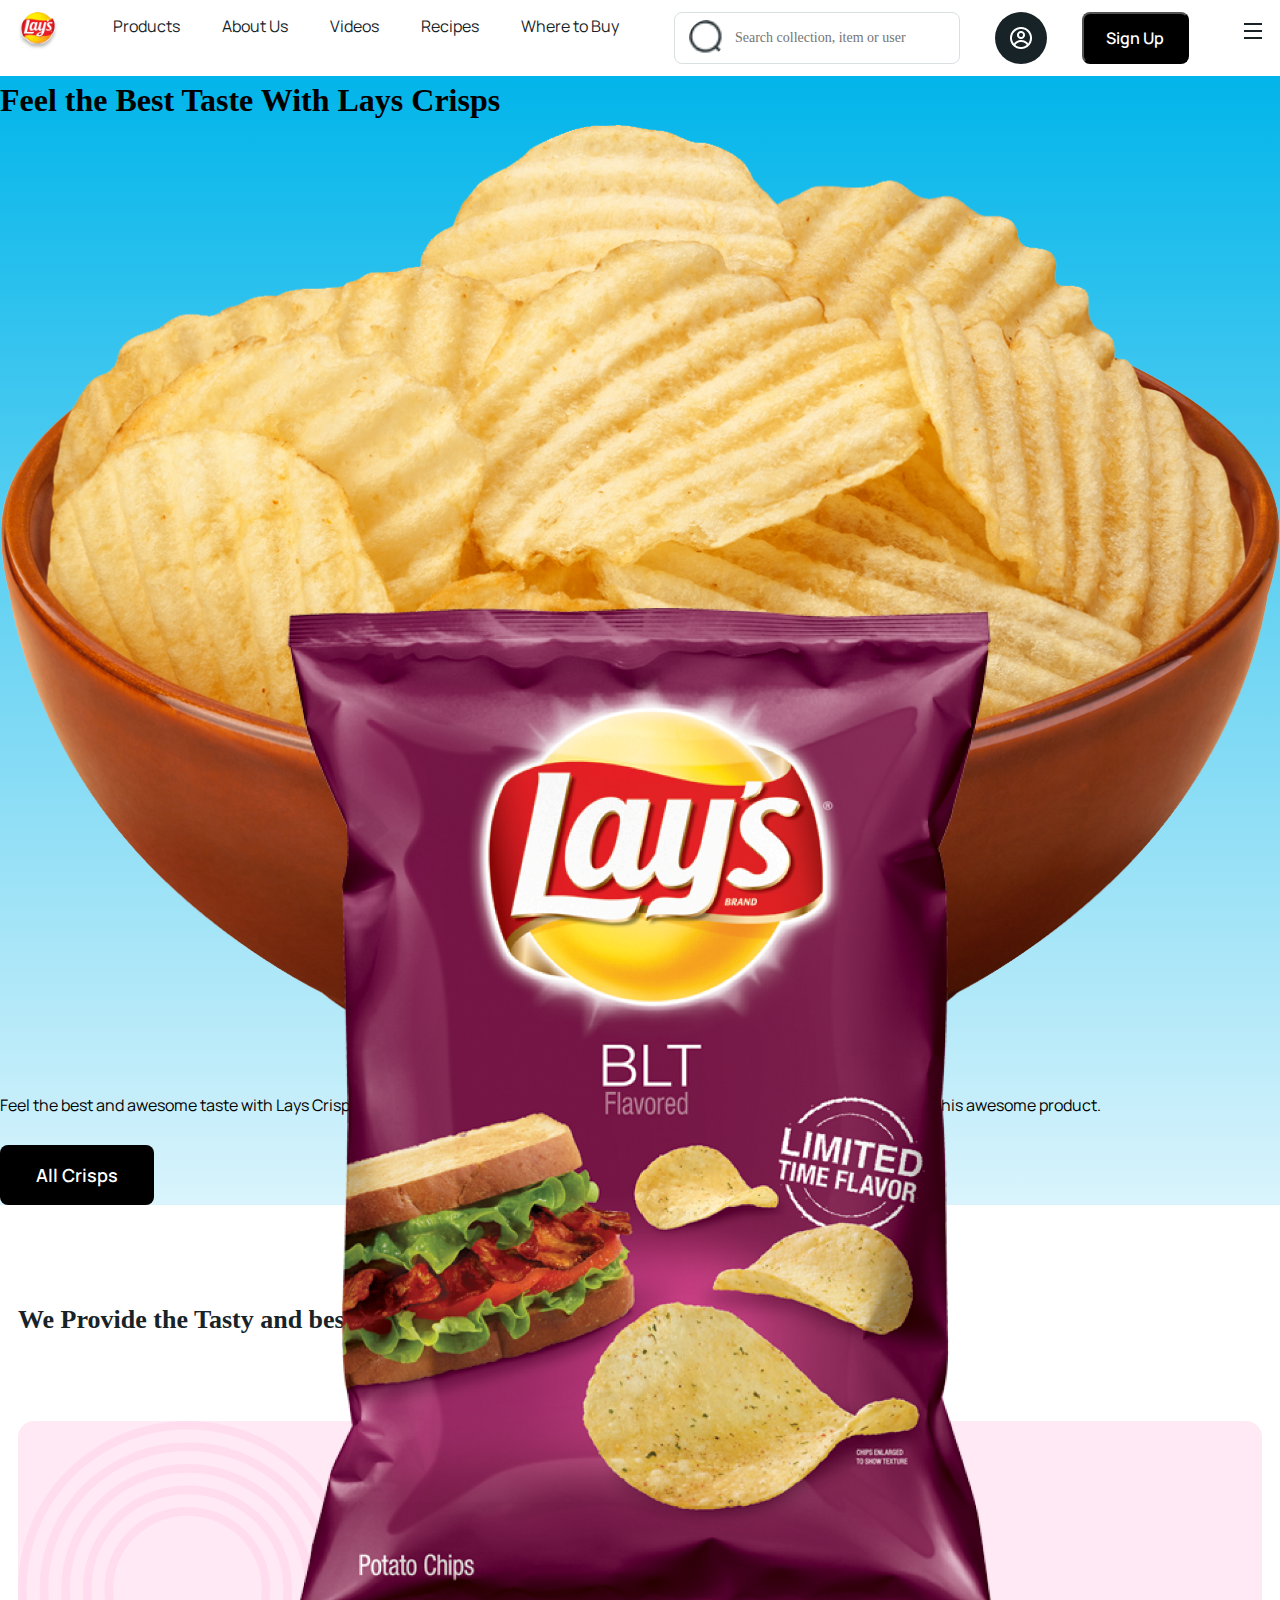
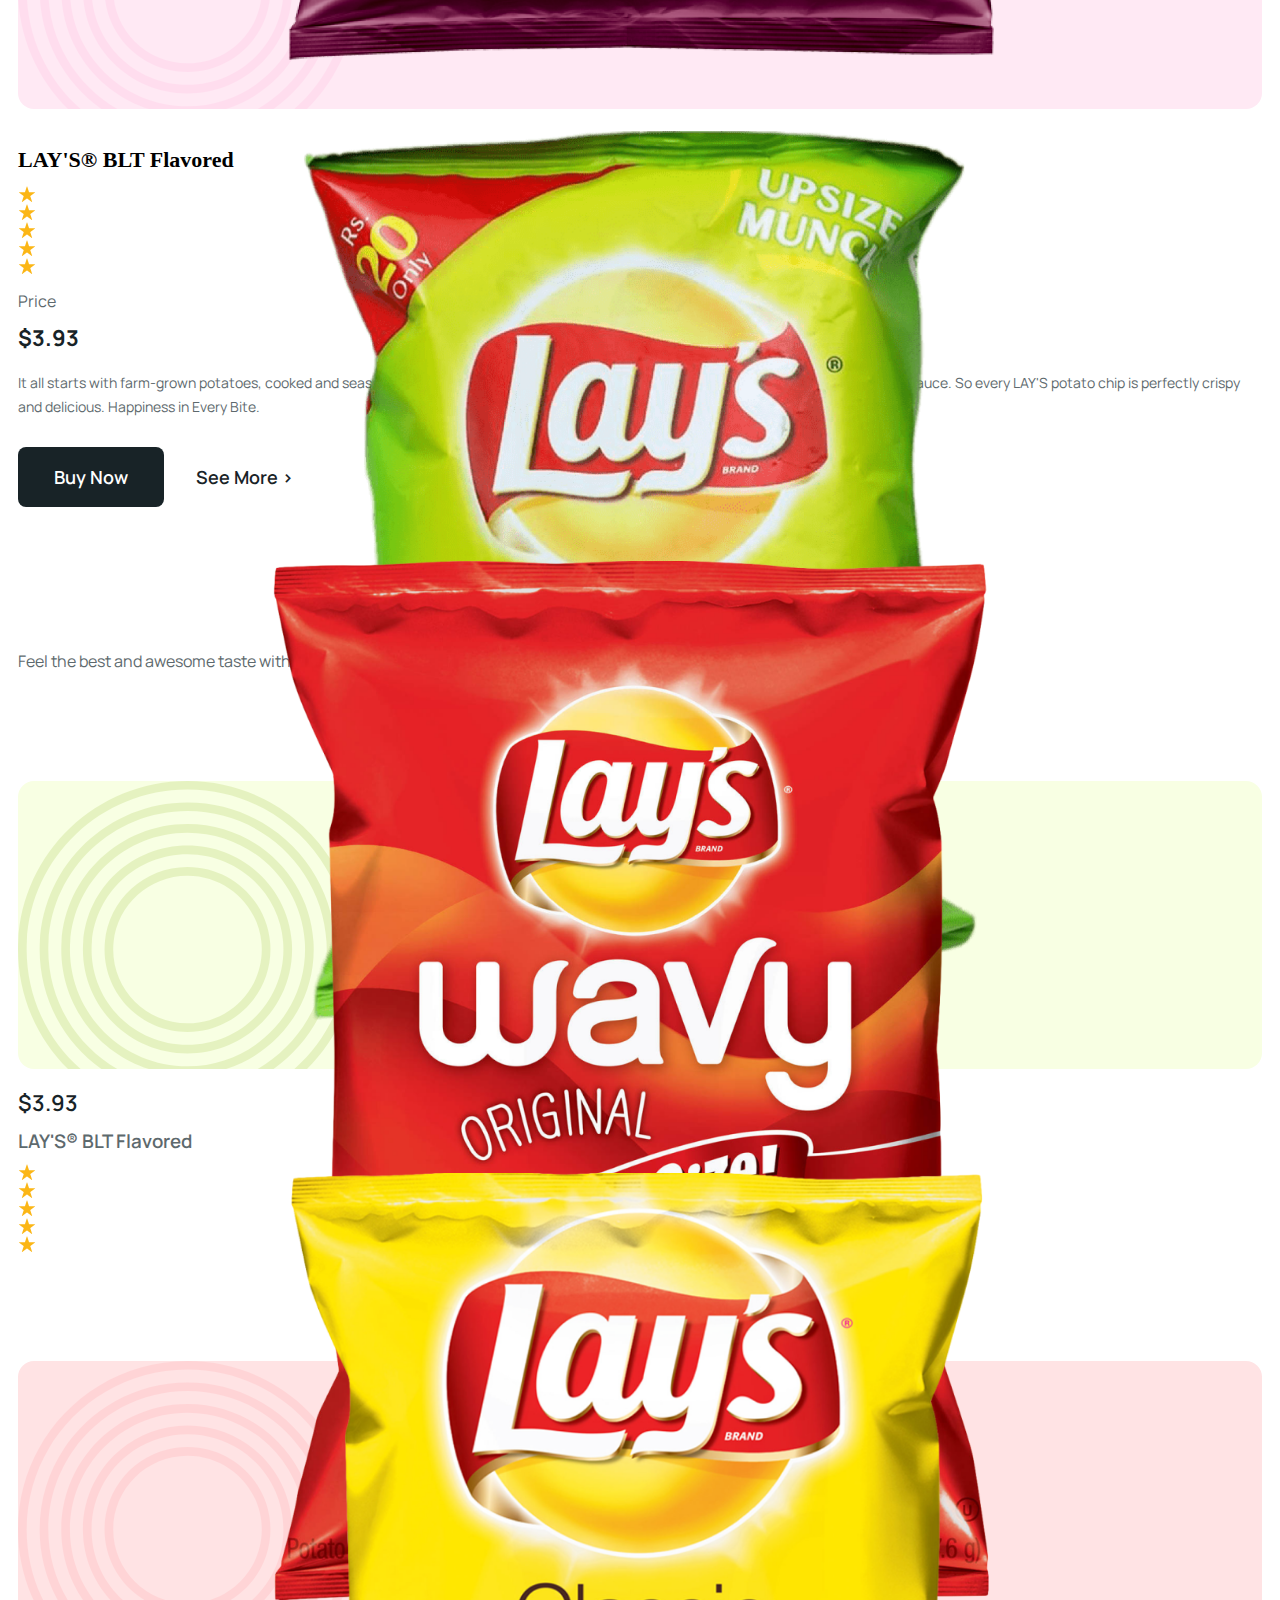
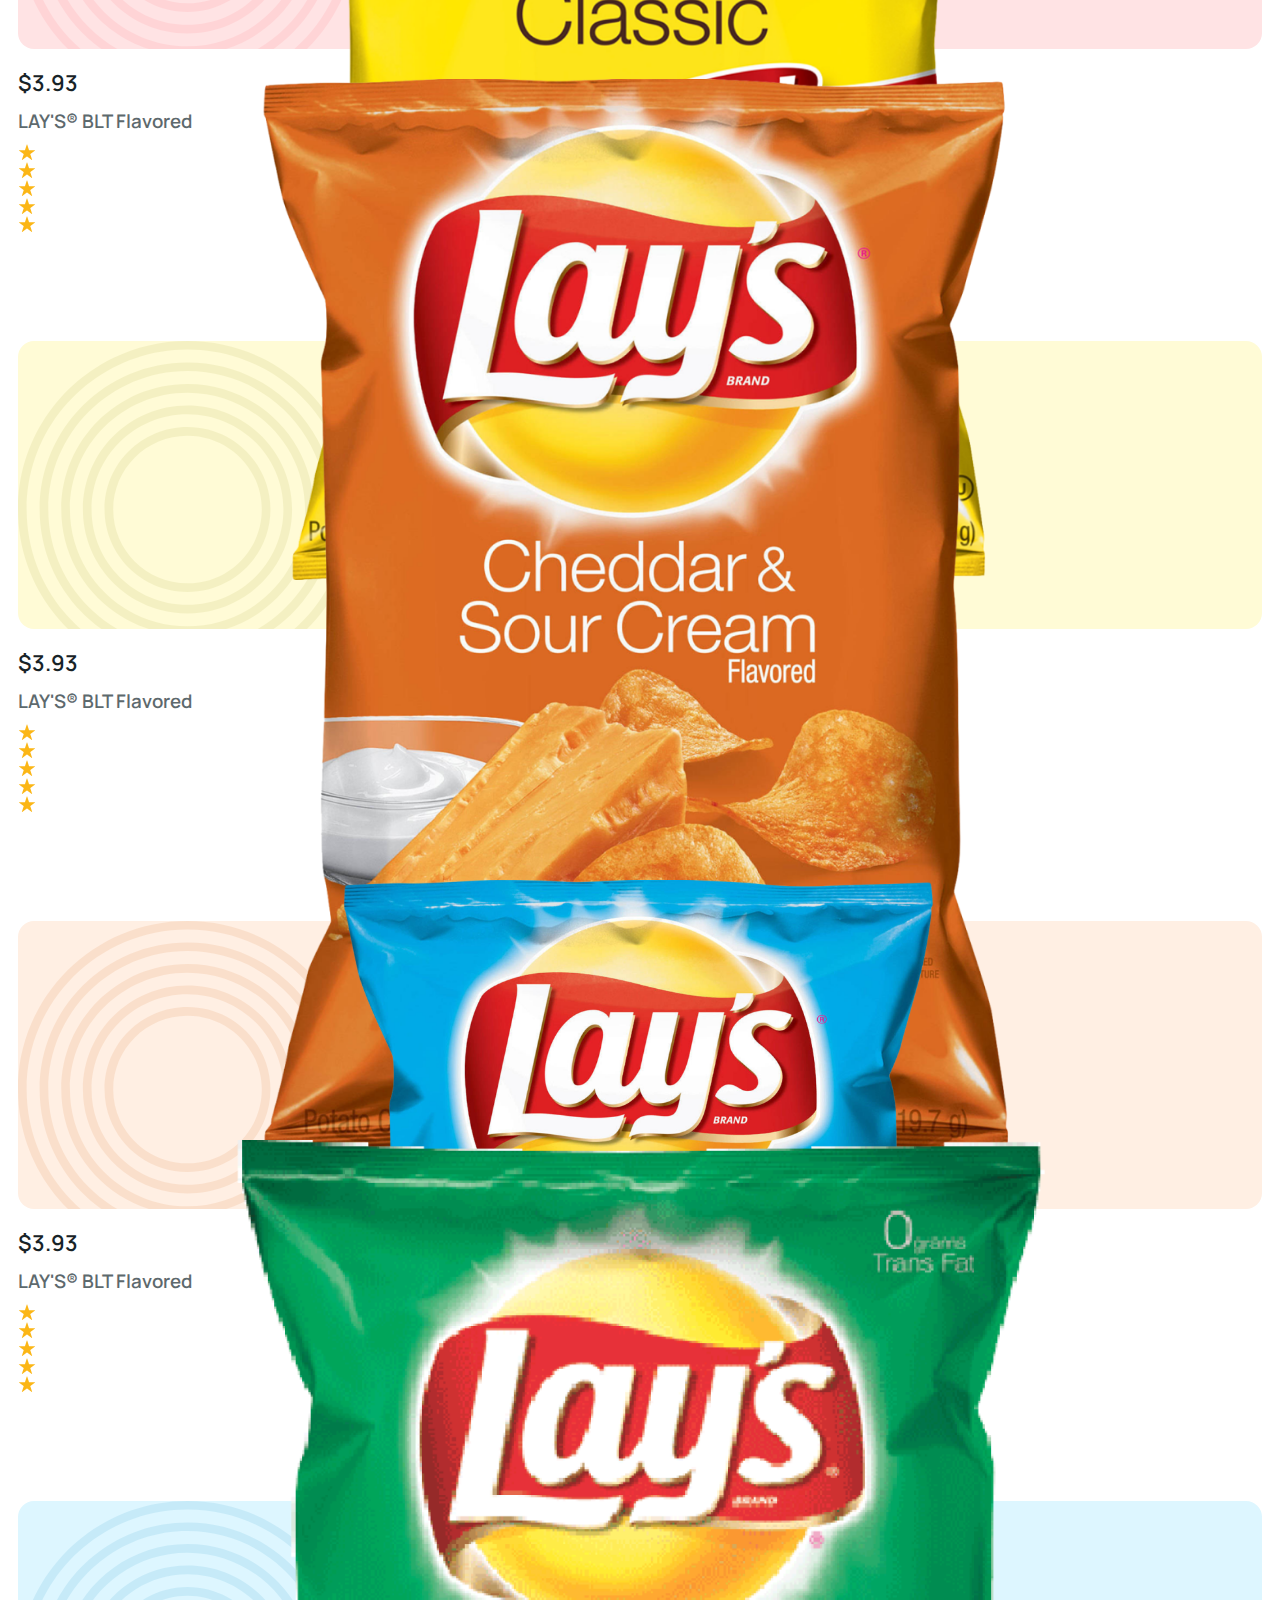
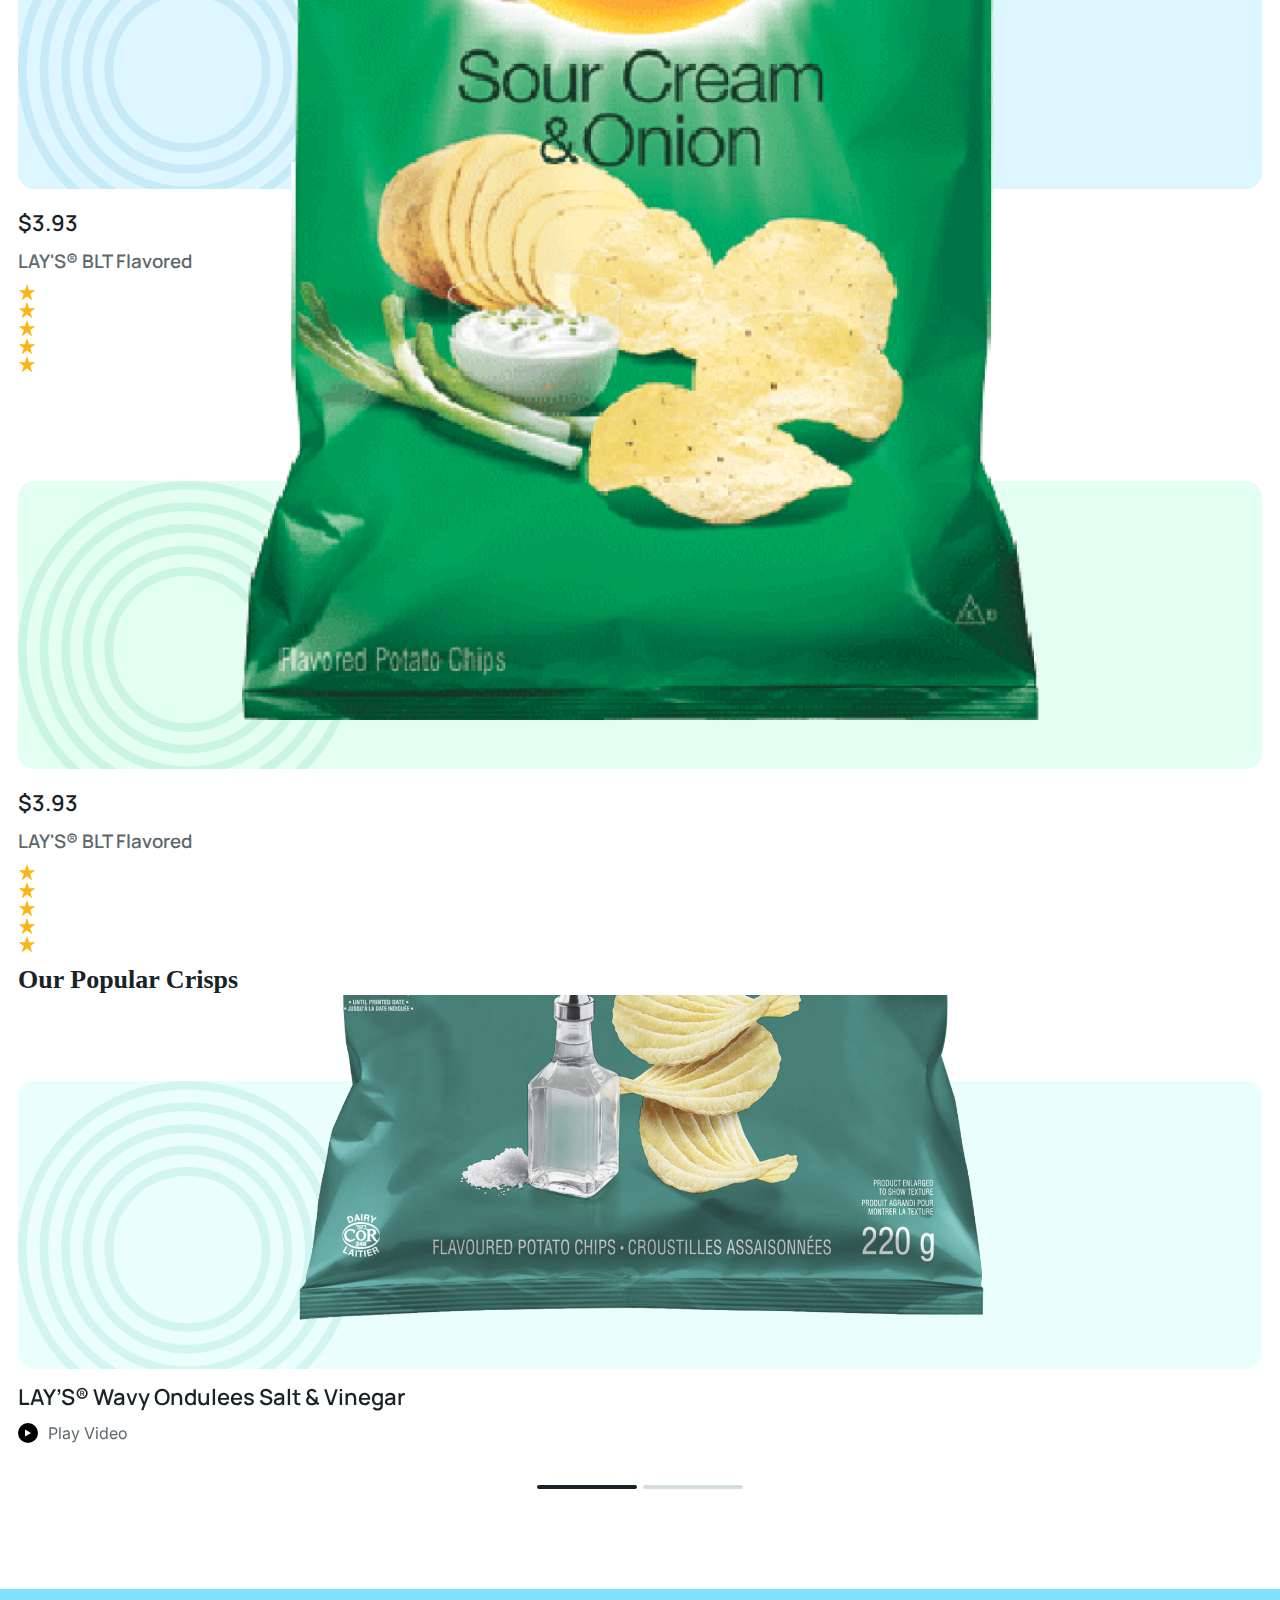
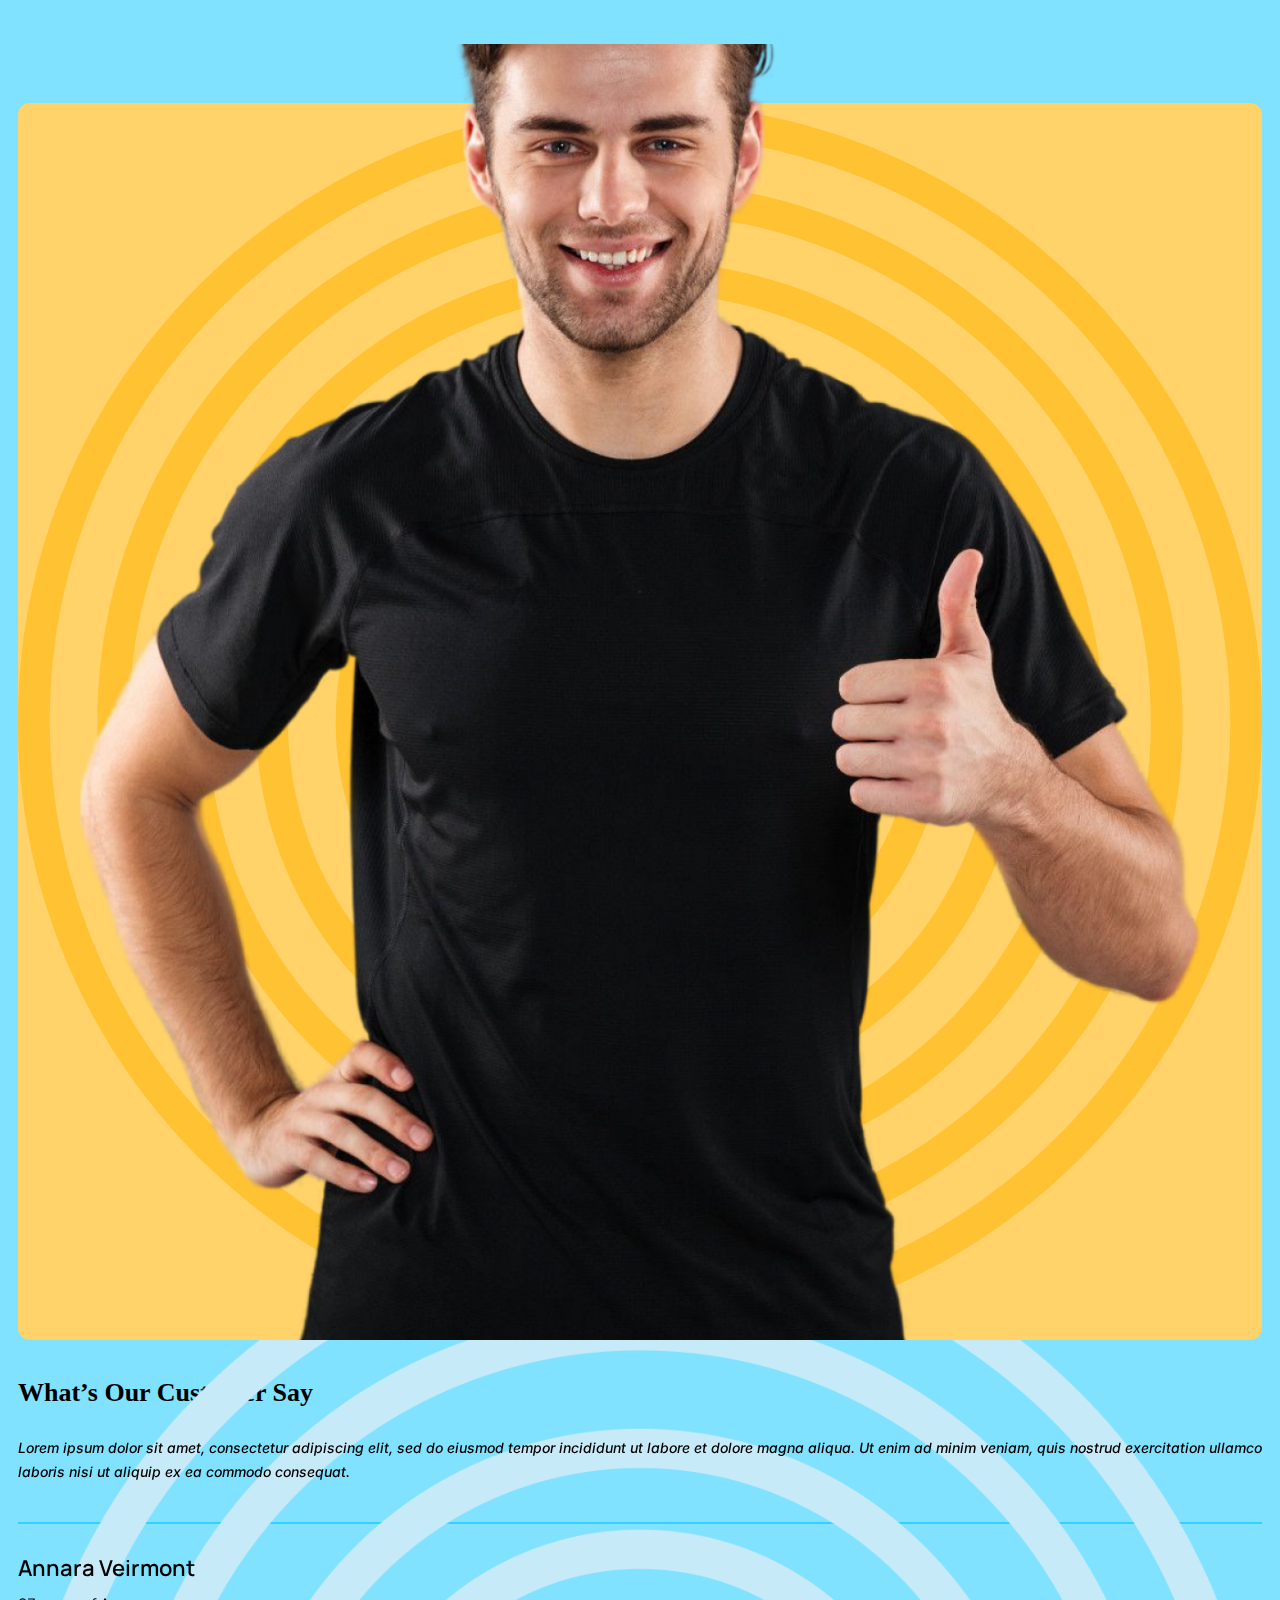
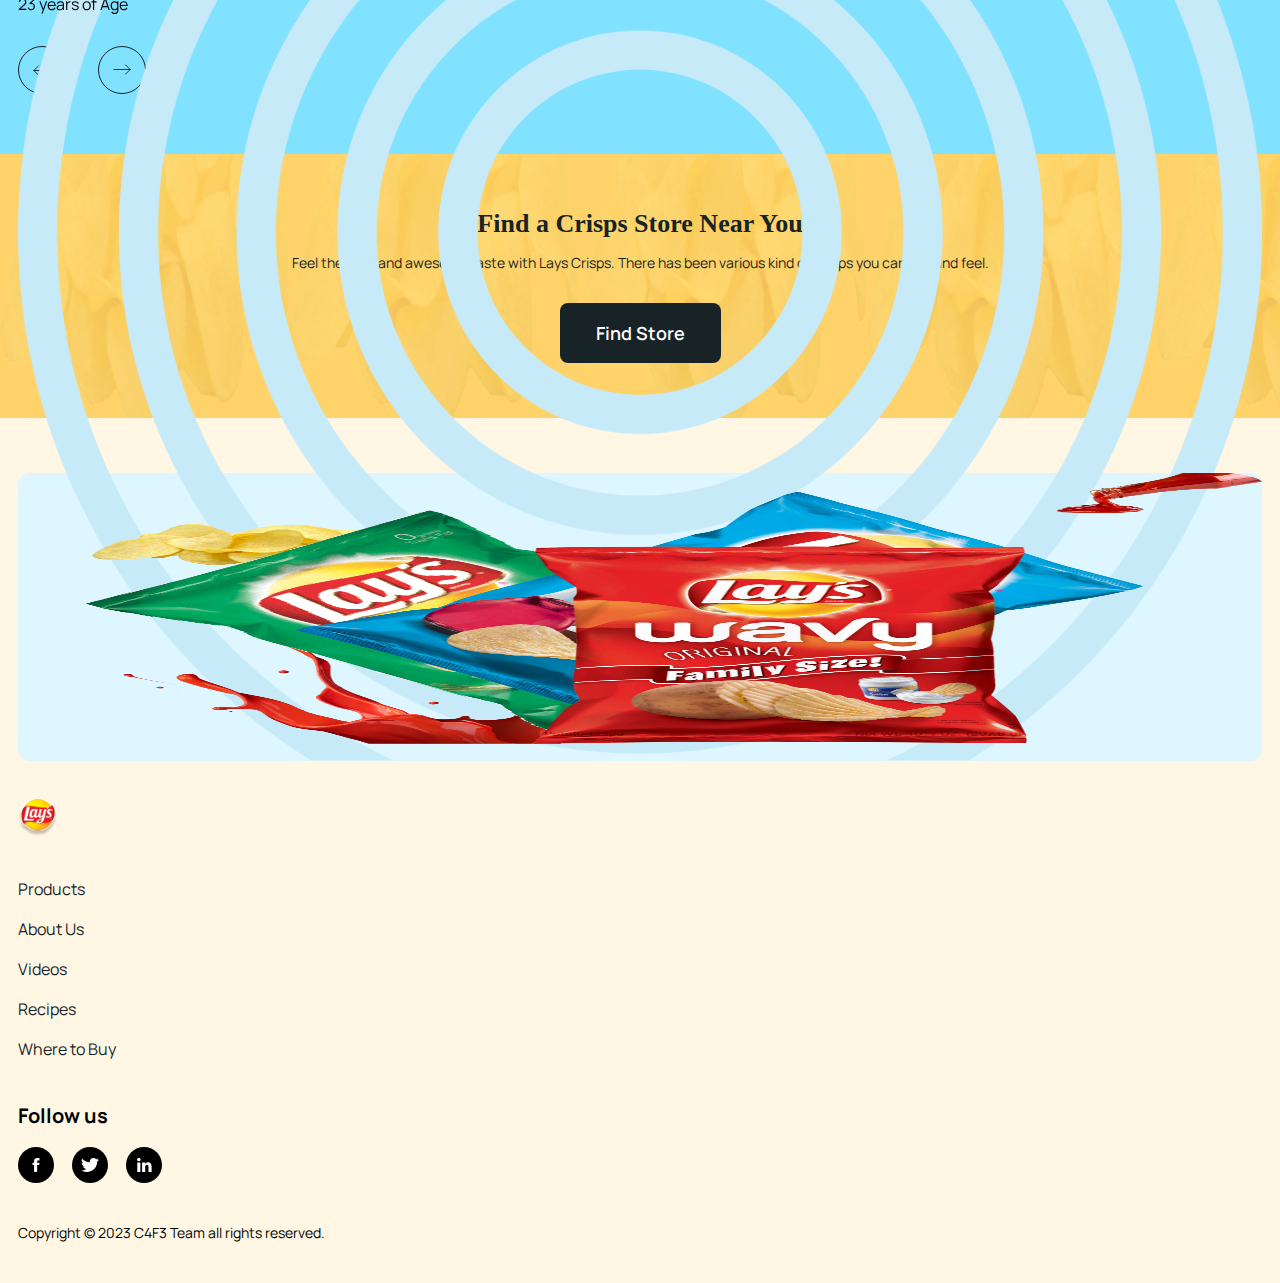
==== commit a19ae31c: "Add CSS reset file" ====
--- a/index.html
+++ b/index.html
@@ -18,7 +18,7 @@
 
   <link rel="stylesheet" href="./css/owl.carousel.min.css">
   <link rel="stylesheet" href="./css/owl.theme.default.min.css">
-
+  <link rel="stylesheet" href="./css/reset.css">
   <link rel="stylesheet" href="./css/index.css">
 </head>
 
